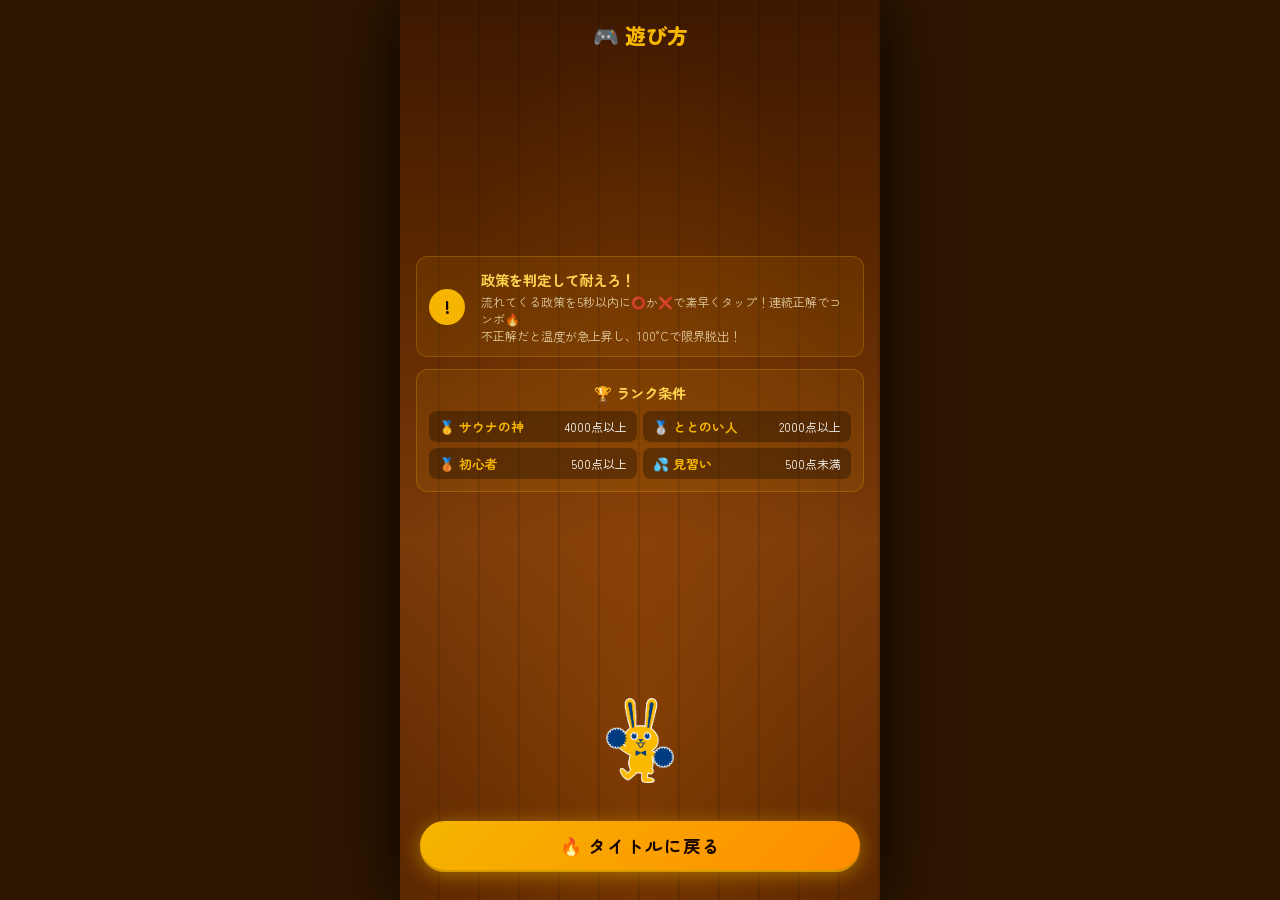
==== tutorial.html @ 777744eb "Initial commit" ====
<!DOCTYPE html>
<html lang="ja">
<head>
  <meta charset="UTF-8">
  <meta name="viewport" content="width=device-width, initial-scale=1.0, maximum-scale=1.0, user-scalable=no">
  <title>遊び方｜サウナde政策！限界耐久ゲーム</title>
  <link rel="stylesheet" href="style.css">
  <style>
    /* 1ページに収めるための調整 */
    body { background: var(--bg-sauna); overflow: hidden; }
    #screen-tutorial { position: relative; opacity: 1; pointer-events: all; min-height: 100vh; display: flex; flex-direction: column; justify-content: space-between; padding: 10px 0; }
    .rank-list { list-style: none; padding: 0; }
    .rank-list li { background: rgba(0,0,0,0.3); padding: 6px 10px; border-radius: 8px; font-size: 0.8rem; display: flex; justify-content: space-between; align-items: center; }
    .rank-list li span:first-child { font-weight: bold; color: var(--orange); }
    .rank-list li span:last-child { color: white; font-size: 0.75rem; }
  </style>
</head>
<body>
<div id="game-container">
  <div id="screen-tutorial" class="screen active">
    <div class="sauna-bg"></div>

    <h2 class="tutorial-title" style="margin-top: 10px; margin-bottom: 5px; font-size: 1.3rem;">🎮 遊び方</h2>

    <div class="tutorial-steps" style="flex: 1; justify-content: center; padding: 0 16px; gap: 12px;">
      
      <!-- まとめられた遊び方 -->
      <div class="tutorial-step" style="padding: 12px; border-radius: 12px; margin-bottom: 0;">
        <div class="step-num" style="width: 36px; height: 36px; font-size: 1.1rem; flex-shrink: 0;">!</div>
        <div class="step-content">
          <h3 style="font-size: 0.9rem; margin-bottom: 4px;">政策を判定して耐えろ！</h3>
          <p style="font-size: 0.75rem; line-height: 1.4;">流れてくる政策を5秒以内に⭕️か❌で素早くタップ！連続正解でコンボ🔥<br>不正解だと温度が急上昇し、100°Cで限界脱出！</p>
        </div>
      </div>
      
      <!-- ランク説明 -->
      <div class="tutorial-step" style="flex-direction: column; align-items: stretch; gap: 8px; padding: 12px; border-radius: 12px;">
        <h3 style="font-size: 0.9rem; font-weight: 700; color: var(--orange-light); text-align: center; margin-bottom: 0;">🏆 ランク条件</h3>
        <ul class="rank-list" style="display: grid; grid-template-columns: 1fr 1fr; gap: 6px;">
          <li><span>🥇 サウナの神</span> <span>4000点以上</span></li>
          <li><span>🥈 ととのい人</span> <span>2000点以上</span></li>
          <li><span>🥉 初心者</span> <span>500点以上</span></li>
          <li><span>💦 見習い</span> <span>500点未満</span></li>
        </ul>
      </div>

    </div>

    <!-- うさぎは必ず表示 -->
    <div class="tutorial-rabbit" style="margin: 5px 0;">
      <img src="PHOTO/こくみんうさぎ_フレッフレッ.png" alt="こくみんうさぎ" style="height: 85px;">
    </div>

    <div style="text-align: center; font-size: 0.7rem; color: rgba(255,255,255,0.7); margin-bottom: 12px; line-height: 1.4;">
      政策の〇、×は製作者による独断と偏見によるものです。
    </div>

    <div class="title-buttons" style="padding: 0 20px 20px;">
      <a href="index.html" class="btn btn-primary" style="text-align: center; text-decoration: none; padding: 12px;">
        🔥 タイトルに戻る
      </a>
    </div>
  </div>
</div>
</body>
</html>
---- style.css ----
/* =============================================
   🔥 サウナde政策！限界耐久ゲーム — スタイルシート
   ブランドカラー準拠: #f5b500 (Orange) / #043e80 (Blue)
   ============================================= */

@import url('https://fonts.googleapis.com/css2?family=Zen+Maru+Gothic:wght@400;700;900&family=Orbitron:wght@700;900&display=swap');

/* ===== CSS変数 ===== */
:root {
  --orange: #f5b500;
  --orange-dark: #c98e00;
  --orange-light: #ffd54f;
  --blue: #043e80;
  --blue-dark: #022858;
  --blue-light: #1565c0;
  --red-hot: #cc2200;
  --red-light: #ff5533;
  --green-ok: #2d8a4e;
  --green-light: #43b06a;
  --bg-dark: #1a0a00;
  --bg-sauna: #2d1500;
  --card-bg: #fff8ee;
  --text-light: #fff8ee;
  --text-dark: #1a0a00;
  --sauna-wood: #8b5e3c;
  --steam-color: rgba(255, 240, 200, 0.5);
}

/* ===== リセット・基本 ===== */
*, *::before, *::after {
  box-sizing: border-box;
  margin: 0;
  padding: 0;
}

html, body {
  width: 100%;
  height: 100%;
  overflow: hidden;
  font-family: 'Zen Maru Gothic', sans-serif;
  background: var(--bg-dark);
  color: var(--text-light);
  user-select: none;
  -webkit-user-select: none;
}

/* ===== ゲームコンテナ ===== */
#game-container {
  width: 100%;
  height: 100vh;
  max-width: 480px;
  margin: 0 auto;
  position: relative;
  overflow: hidden;
  background: var(--bg-sauna);
}

/* ===== 画面管理 ===== */
.screen {
  position: absolute;
  inset: 0;
  display: flex;
  flex-direction: column;
  align-items: center;
  opacity: 0;
  pointer-events: none;
  transition: opacity 0.4s ease;
  overflow: hidden;
}

.screen.active {
  opacity: 1;
  pointer-events: all;
}

/* ===== サウナ背景 ===== */
.sauna-bg {
  position: absolute;
  inset: 0;
  background:
    radial-gradient(ellipse at 50% 80%, rgba(200,100,0,0.25) 0%, transparent 70%),
    linear-gradient(180deg,
      #3d1800 0%,
      #5c2800 30%,
      #7a3a0a 60%,
      #5c2800 100%
    );
  z-index: 0;
}

/* 木目パターン */
.sauna-bg::after {
  content: '';
  position: absolute;
  inset: 0;
  background-image: repeating-linear-gradient(
    90deg,
    transparent 0px,
    transparent 38px,
    rgba(0,0,0,0.12) 38px,
    rgba(0,0,0,0.12) 40px
  );
  z-index: 1;
}

/* ===== 蒸気アニメーション ===== */
.steam-container {
  position: absolute;
  top: 0;
  left: 0;
  width: 100%;
  height: 50%;
  z-index: 2;
  pointer-events: none;
}

.steam {
  position: absolute;
  bottom: 0;
  width: 30px;
  opacity: 0;
  animation: steamRise var(--duration, 3s) ease-in infinite;
  animation-delay: var(--delay, 0s);
}

.steam::before {
  content: '';
  display: block;
  width: 100%;
  height: 60px;
  background: radial-gradient(ellipse, var(--steam-color) 0%, transparent 70%);
  border-radius: 50%;
  filter: blur(4px);
}

@keyframes steamRise {
  0% { opacity: 0; transform: translateY(0) scaleX(1); }
  20% { opacity: 0.7; }
  60% { opacity: 0.4; transform: translateY(-120px) scaleX(1.5); }
  100% { opacity: 0; transform: translateY(-200px) scaleX(2); }
}

/* ===== タイトル画面 ===== */
#screen-title {
  background: linear-gradient(180deg, #1a0500 0%, #3d1500 100%);
  justify-content: flex-start;
  padding-top: 20px;
}

.title-logo {
  z-index: 10;
  text-align: center;
  padding: 0 20px;
  margin-top: 10px;
}

.title-logo .fire-icon {
  font-size: 3rem;
  animation: fireFlicker 1s ease-in-out infinite alternate;
  display: block;
  margin-bottom: 4px;
}

@keyframes fireFlicker {
  from { transform: scale(1) rotate(-2deg); filter: brightness(1); }
  to { transform: scale(1.1) rotate(2deg); filter: brightness(1.3); }
}

.title-logo h1 {
  font-size: 1.6rem;
  font-weight: 900;
  color: var(--orange);
  text-shadow:
    0 0 20px rgba(245,181,0,0.8),
    0 0 40px rgba(245,181,0,0.4),
    2px 2px 0 #8b3a00;
  line-height: 1.2;
  letter-spacing: 0.02em;
}

.title-logo .subtitle {
  font-size: 0.85rem;
  color: var(--orange-light);
  margin-top: 4px;
  opacity: 0.9;
}

.title-character {
  z-index: 10;
  flex: 1;
  display: flex;
  align-items: flex-end;
  justify-content: center;
  padding-bottom: 0;
  position: relative;
}

.title-character img {
  width: 220px;
  max-width: 60vw;
  filter: drop-shadow(0 10px 30px rgba(245,181,0,0.5));
  animation: bobFloat 3s ease-in-out infinite;
}

@keyframes bobFloat {
  0%, 100% { transform: translateY(0); }
  50% { transform: translateY(-12px); }
}

.title-buttons {
  z-index: 10;
  width: 100%;
  padding: 20px 30px 10px;
  display: flex;
  flex-direction: column;
  gap: 12px;
}

.btn {
  display: block;
  width: 100%;
  padding: 16px 20px;
  border: none;
  border-radius: 50px;
  font-family: 'Zen Maru Gothic', sans-serif;
  font-size: 1.1rem;
  font-weight: 700;
  cursor: pointer;
  position: relative;
  overflow: hidden;
  transition: transform 0.15s, box-shadow 0.15s;
  letter-spacing: 0.05em;
}

.btn:active {
  transform: scale(0.96);
}

.btn-primary {
  background: linear-gradient(135deg, var(--orange) 0%, #ff8c00 100%);
  color: #1a0500;
  box-shadow: 0 4px 20px rgba(245,181,0,0.5), 0 2px 0 var(--orange-dark);
}

.btn-primary::after {
  content: '';
  position: absolute;
  top: 0; left: -100%;
  width: 100%; height: 100%;
  background: linear-gradient(90deg, transparent, rgba(255,255,255,0.3), transparent);
  animation: shimmer 2s infinite;
}

@keyframes shimmer {
  0% { left: -100%; }
  100% { left: 100%; }
}

.btn-secondary {
  background: rgba(255,255,255,0.1);
  color: var(--orange-light);
  border: 2px solid var(--orange);
  box-shadow: 0 2px 10px rgba(245,181,0,0.2);
}

.btn-blue {
  background: linear-gradient(135deg, var(--blue) 0%, var(--blue-light) 100%);
  color: white;
  box-shadow: 0 4px 15px rgba(4,62,128,0.5);
}

.title-footer {
  z-index: 10;
  width: 100%;
  padding: 10px 20px 20px;
  text-align: center;
  font-size: 0.65rem;
  color: rgba(255,240,200,0.5);
  line-height: 1.6;
}

/* ===== チュートリアル画面 ===== */
#screen-tutorial {
  background: linear-gradient(180deg, #1a0500 0%, #3d1500 100%);
  padding: 30px 20px;
  justify-content: flex-start;
}

.tutorial-title {
  font-size: 1.4rem;
  font-weight: 900;
  color: var(--orange);
  text-align: center;
  margin-bottom: 30px;
  z-index: 10;
}

.tutorial-steps {
  z-index: 10;
  width: 100%;
  display: flex;
  flex-direction: column;
  gap: 18px;
  flex: 1;
}

.tutorial-step {
  display: flex;
  align-items: center;
  gap: 16px;
  background: rgba(245,181,0,0.08);
  border: 1px solid rgba(245,181,0,0.25);
  border-radius: 16px;
  padding: 16px;
}

.step-num {
  width: 44px;
  height: 44px;
  border-radius: 50%;
  background: var(--orange);
  color: #1a0500;
  font-weight: 900;
  font-size: 1.2rem;
  display: flex;
  align-items: center;
  justify-content: center;
  flex-shrink: 0;
}

.step-content h3 {
  font-size: 1rem;
  font-weight: 700;
  color: var(--orange-light);
  margin-bottom: 4px;
}

.step-content p {
  font-size: 0.8rem;
  color: rgba(255,240,200,0.8);
  line-height: 1.5;
}

.tutorial-rabbit {
  z-index: 10;
  text-align: center;
  margin: 20px 0;
}

.tutorial-rabbit img {
  height: 100px;
  animation: bobFloat 2s ease-in-out infinite;
}

.tutorial-rabbit p {
  font-size: 0.85rem;
  color: var(--orange-light);
  margin-top: 8px;
}

/* ===== メインゲーム画面 ===== */
#screen-game {
  flex-direction: column;
}

/* 上部ステータスバー */
.game-header {
  z-index: 20;
  width: 100%;
  padding: 12px 16px 8px;
  background: rgba(0,0,0,0.5);
  backdrop-filter: blur(4px);
  border-bottom: 1px solid rgba(245,181,0,0.2);
}

.temp-section {
  display: flex;
  align-items: center;
  gap: 8px;
  margin-bottom: 8px;
}

.temp-label {
  font-size: 0.75rem;
  color: var(--orange-light);
  white-space: nowrap;
}

.temp-value {
  font-family: 'Orbitron', sans-serif;
  font-size: 1.1rem;
  font-weight: 700;
  color: var(--orange);
  min-width: 60px;
  text-align: right;
  transition: color 0.5s;
}

.temp-value.hot { color: #ff8800; }
.temp-value.danger { color: var(--red-hot); }

.temp-gauge-track {
  flex: 1;
  height: 12px;
  background: rgba(255,255,255,0.1);
  border-radius: 6px;
  overflow: hidden;
  border: 1px solid rgba(255,255,255,0.1);
}

.temp-gauge-fill {
  height: 100%;
  border-radius: 6px;
  background: linear-gradient(90deg, #4caf50, var(--orange), var(--red-hot));
  transition: width 0.3s ease;
  position: relative;
  width: 0%;
}

.temp-gauge-fill::after {
  content: '';
  position: absolute;
  right: 0; top: 0;
  width: 4px; height: 100%;
  background: white;
  border-radius: 2px;
  filter: blur(1px);
  opacity: 0.8;
}

.stats-row {
  display: flex;
  justify-content: space-between;
  align-items: center;
}

.stat-item {
  display: flex;
  align-items: center;
  gap: 6px;
}

.stat-label {
  font-size: 0.7rem;
  color: rgba(255,240,200,0.6);
}

.stat-value {
  font-family: 'Orbitron', sans-serif;
  font-size: 1rem;
  font-weight: 700;
  color: white;
}

#timer-value {
  transition: color 0.3s;
}
#timer-value.warning { color: var(--red-light); animation: timerPulse 0.5s infinite; }

@keyframes timerPulse {
  0%, 100% { opacity: 1; }
  50% { opacity: 0.4; }
}

.combo-display {
  font-family: 'Orbitron', sans-serif;
  font-size: 0.8rem;
  font-weight: 700;
  color: var(--orange);
  padding: 2px 10px;
  background: rgba(245,181,0,0.15);
  border-radius: 20px;
  border: 1px solid rgba(245,181,0,0.3);
  opacity: 0;
  transition: opacity 0.3s;
}

.combo-display.visible { opacity: 1; }

/* キャラクターエリア */
.game-center {
  flex: 1;
  z-index: 10;
  display: flex;
  align-items: center;
  justify-content: center;
  position: relative;
  width: 100%;
}

.character-wrap {
  position: relative;
  display: flex;
  align-items: flex-end;
  justify-content: center;
}

#main-character {
  width: 400px;
  max-width: 80vw;
  --temp-scale: 1;
  --shake-intensity: 0px;
  animation: dynamicSauna 0.2s infinite;
  transform-origin: bottom center;
  transition: filter 0.5s;
  filter: drop-shadow(0 6px 20px rgba(245,181,0,0.4));
}

#main-character.hot {
  filter: drop-shadow(0 6px 20px rgba(255,100,0,0.6)) brightness(1.1) saturate(1.3);
}

#main-character.danger {
  filter: drop-shadow(0 6px 20px rgba(204,34,0,0.8)) brightness(1.2) saturate(1.5);
}

@keyframes dynamicSauna {
  0%, 100% { transform: scale(var(--temp-scale)) translateX(0); }
  25% { transform: scale(var(--temp-scale)) translateX(calc(var(--shake-intensity) * -1)) translateY(-2px); }
  75% { transform: scale(var(--temp-scale)) translateX(var(--shake-intensity)) translateY(2px); }
}

/* うさぎ（サイドキャラ） */
#rabbit-character {
  position: absolute;
  left: 16px;
  bottom: 0;
  width: 80px;
  transition: all 0.3s;
}

#rabbit-character img {
  width: 100%;
  animation: bobFloat 2s ease-in-out infinite;
  animation-delay: -1s;
}

/* カード表示エリア */
.card-area {
  z-index: 20;
  width: 100%;
  padding: 8px 16px;
}

.policy-card {
  background: linear-gradient(135deg, var(--card-bg) 0%, #ffe8b0 100%);
  border-radius: 20px;
  padding: 16px 20px;
  border: 3px solid var(--orange);
  box-shadow: 0 4px 20px rgba(0,0,0,0.4), 0 0 0 1px rgba(245,181,0,0.2);
  position: relative;
  overflow: hidden;
  animation: cardSlideIn 0.35s cubic-bezier(0.34, 1.56, 0.64, 1);
  min-height: 80px;
  display: flex;
  flex-direction: column;
  justify-content: center;
}

.policy-card.danger-card {
  border-color: var(--red-hot);
  animation: cardSlideIn 0.35s cubic-bezier(0.34, 1.56, 0.64, 1), borderDanger 0.5s infinite;
}

@keyframes borderDanger {
  0%, 100% { border-color: var(--red-hot); }
  50% { border-color: var(--orange); }
}

.card-category {
  font-size: 0.65rem;
  font-weight: 700;
  color: var(--blue);
  background: rgba(4,62,128,0.1);
  padding: 2px 8px;
  border-radius: 10px;
  display: inline-block;
  margin-bottom: 8px;
  letter-spacing: 0.05em;
}

.card-text {
  font-size: 1.05rem;
  font-weight: 700;
  color: var(--text-dark);
  line-height: 1.4;
  text-align: center;
}

/* カードタイムバー */
.card-timer-bar {
  width: 100%;
  height: 4px;
  background: rgba(0,0,0,0.1);
  border-radius: 2px;
  margin-top: 10px;
  overflow: hidden;
}

.card-timer-fill {
  height: 100%;
  background: linear-gradient(90deg, var(--green-ok), var(--orange), var(--red-hot));
  border-radius: 2px;
  width: 100%;
  transform-origin: left;
  transition: transform 0.1s linear;
}

@keyframes cardSlideIn {
  from { transform: translateY(30px) scale(0.9); opacity: 0; }
  to { transform: translateY(0) scale(1); opacity: 1; }
}

/* 判定ボタン */
.answer-buttons {
  z-index: 20;
  display: flex;
  gap: 12px;
  padding: 10px 16px 16px;
  width: 100%;
}

.btn-answer {
  flex: 1;
  padding: 16px 10px;
  border: none;
  border-radius: 20px;
  font-family: 'Zen Maru Gothic', sans-serif;
  font-size: 1.2rem;
  font-weight: 900;
  cursor: pointer;
  position: relative;
  overflow: hidden;
  transition: transform 0.15s, box-shadow 0.15s;
  display: flex;
  flex-direction: column;
  align-items: center;
  gap: 4px;
}

.btn-answer:active { transform: scale(0.93); }

.btn-ng {
  background: linear-gradient(135deg, #cc2200 0%, #ff4422 100%);
  color: white;
  box-shadow: 0 4px 15px rgba(204,34,0,0.5), 0 2px 0 #880000;
}

.btn-ok {
  background: linear-gradient(135deg, #2d8a4e 0%, #43b06a 100%);
  color: white;
  box-shadow: 0 4px 15px rgba(45,138,78,0.5), 0 2px 0 #1a5c30;
}

.btn-answer .btn-icon {
  font-size: 1.8rem;
  line-height: 1;
}

.btn-answer .btn-label {
  font-size: 0.8rem;
  opacity: 0.9;
}

/* ===== フィードバックオーバーレイ ===== */
#feedback-overlay {
  position: absolute;
  inset: 0;
  z-index: 50;
  display: flex;
  align-items: center;
  justify-content: center;
  pointer-events: none;
  opacity: 0;
  transition: opacity 0.1s;
}

#feedback-overlay.show { opacity: 1; }

.feedback-popup {
  background: rgba(0,0,0,0.8);
  border-radius: 20px;
  padding: 20px 32px;
  text-align: center;
  border: 3px solid transparent;
  max-width: 85%;
  backdrop-filter: blur(8px);
}

.feedback-popup.correct {
  border-color: var(--green-ok);
  box-shadow: 0 0 40px rgba(45,138,78,0.6);
}

.feedback-popup.incorrect {
  border-color: var(--red-hot);
  box-shadow: 0 0 40px rgba(204,34,0,0.6);
}

.feedback-icon {
  font-size: 3rem;
  display: block;
  margin-bottom: 8px;
  animation: popIn 0.3s cubic-bezier(0.34, 1.56, 0.64, 1);
}

@keyframes popIn {
  from { transform: scale(0); }
  to { transform: scale(1); }
}

.feedback-text {
  font-size: 0.85rem;
  color: rgba(255,255,255,0.9);
  line-height: 1.5;
}

/* 画面フラッシュ */
#flash-overlay {
  position: absolute;
  inset: 0;
  z-index: 40;
  pointer-events: none;
  opacity: 0;
  background: rgba(204, 34, 0, 0.3);
  transition: opacity 0.15s;
}

/* ===== 脱出演出 ===== */
#escape-overlay {
  position: absolute;
  inset: 0;
  z-index: 60;
  background: rgba(0, 0, 0, 0.85);
  display: flex;
  flex-direction: column;
  align-items: center;
  justify-content: center;
  opacity: 0;
  pointer-events: none;
  transition: opacity 0.3s;
}

#escape-overlay.show {
  opacity: 1;
  pointer-events: all;
}

#escape-character {
  width: auto;
  max-width: 80vw;
  max-height: 55vh;
  object-fit: contain;
  animation: dynamicSauna 0.2s infinite;
  filter: drop-shadow(0 0 30px rgba(255,50,0,0.8));
}

@keyframes escapeRun {
  from { transform: scaleX(1) translateX(-10px); }
  to { transform: scaleX(1) translateX(10px); }
}

.escape-text {
  font-size: 1.8rem;
  font-weight: 900;
  color: white;
  text-shadow: 2px 2px 0 rgba(0,0,0,0.3);
  margin-top: 20px;
  animation: textPop 0.5s cubic-bezier(0.34, 1.56, 0.64, 1);
}

@keyframes textPop {
  from { transform: scale(0) rotate(-10deg); }
  to { transform: scale(1) rotate(0deg); }
}

/* ===== リザルト画面 ===== */
#screen-result {
  background: linear-gradient(180deg, #001840 0%, var(--blue) 50%, #001840 100%);
  padding: 20px 20px 10px;
  overflow-y: auto;
}

.result-header {
  z-index: 10;
  text-align: center;
  width: 100%;
}

.result-rank-icon {
  font-size: 3rem;
  display: block;
  margin-bottom: 8px;
  animation: popIn 0.5s 0.2s cubic-bezier(0.34, 1.56, 0.64, 1) both;
}

.result-rank-name {
  font-size: 1.6rem;
  font-weight: 900;
  color: var(--orange);
  text-shadow: 0 0 20px rgba(245,181,0,0.6);
  animation: popIn 0.5s 0.35s cubic-bezier(0.34, 1.56, 0.64, 1) both;
}

.result-catchcopy {
  font-size: 0.9rem;
  color: rgba(255,255,255,0.8);
  margin-top: 6px;
  animation: fadeInUp 0.5s 0.5s ease both;
}

.result-character {
  z-index: 10;
  text-align: center;
  margin: 10px 0;
}

.result-character img {
  height: 140px;
  animation: bobFloat 2s ease-in-out infinite, popIn 0.6s 0.3s cubic-bezier(0.34, 1.56, 0.64, 1) both;
  filter: drop-shadow(0 10px 30px rgba(245,181,0,0.5));
}

.result-score-section {
  z-index: 10;
  width: 100%;
  text-align: center;
  margin-bottom: 16px;
}

.result-score-label {
  font-size: 0.75rem;
  color: rgba(255,255,255,0.6);
  letter-spacing: 0.1em;
  text-transform: uppercase;
}

.result-score-value {
  font-family: 'Orbitron', sans-serif;
  font-size: 3.5rem;
  font-weight: 900;
  color: var(--orange);
  text-shadow: 0 0 30px rgba(245,181,0,0.7);
  animation: countUp 1s 0.6s ease both;
  display: block;
}

.result-stats {
  z-index: 10;
  display: flex;
  gap: 12px;
  width: 100%;
  margin-bottom: 16px;
}

.result-stat-card {
  flex: 1;
  background: rgba(255,255,255,0.08);
  border: 1px solid rgba(255,255,255,0.15);
  border-radius: 16px;
  padding: 12px 8px;
  text-align: center;
}

.result-stat-value {
  font-family: 'Orbitron', sans-serif;
  font-size: 1.5rem;
  font-weight: 700;
  color: white;
  display: block;
}

.result-stat-label {
  font-size: 0.65rem;
  color: rgba(255,255,255,0.6);
  margin-top: 2px;
}

.result-share-text {
  z-index: 10;
  width: 100%;
  background: rgba(245,181,0,0.08);
  border: 1px solid rgba(245,181,0,0.25);
  border-radius: 12px;
  padding: 12px;
  font-size: 0.8rem;
  color: rgba(255,240,200,0.9);
  line-height: 1.6;
  margin-bottom: 14px;
  cursor: pointer;
  transition: background 0.2s;
}

.result-share-text:active { background: rgba(245,181,0,0.2); }

.result-buttons {
  z-index: 10;
  width: 100%;
  display: flex;
  flex-direction: column;
  gap: 10px;
}

.result-footer {
  z-index: 10;
  width: 100%;
  padding-top: 12px;
  text-align: center;
  font-size: 0.6rem;
  color: rgba(255,255,255,0.35);
  line-height: 1.7;
}

/* ===== ユーティリティ ===== */
@keyframes fadeInUp {
  from { opacity: 0; transform: translateY(15px); }
  to { opacity: 1; transform: translateY(0); }
}

@keyframes countUp {
  from { opacity: 0; transform: scale(0.5); }
  to { opacity: 1; transform: scale(1); }
}

/* スコアポップアップ */
.score-popup {
  position: absolute;
  font-family: 'Orbitron', sans-serif;
  font-size: 1.4rem;
  font-weight: 900;
  pointer-events: none;
  z-index: 55;
  animation: scoreFloat 1s ease-out forwards;
}

.score-popup.positive { color: var(--green-light); text-shadow: 0 0 10px rgba(67,176,106,0.8); }
.score-popup.negative { color: var(--red-light); text-shadow: 0 0 10px rgba(255,85,51,0.8); }

@keyframes scoreFloat {
  0% { opacity: 1; transform: translateY(0) scale(1); }
  80% { opacity: 1; }
  100% { opacity: 0; transform: translateY(-80px) scale(1.2); }
}

/* コンボポップアップ */
.combo-popup {
  position: absolute;
  top: 30%;
  left: 50%;
  transform: translateX(-50%);
  font-family: 'Orbitron', sans-serif;
  font-size: 1.8rem;
  font-weight: 900;
  color: var(--orange);
  text-shadow: 0 0 20px rgba(245,181,0,0.9), 2px 2px 0 #8b3a00;
  pointer-events: none;
  z-index: 55;
  animation: comboAppear 0.8s ease-out forwards;
  white-space: nowrap;
}

@keyframes comboAppear {
  0% { opacity: 0; transform: translateX(-50%) scale(0.5) rotate(-5deg); }
  30% { opacity: 1; transform: translateX(-50%) scale(1.2) rotate(2deg); }
  70% { opacity: 1; transform: translateX(-50%) scale(1) rotate(0deg); }
  100% { opacity: 0; transform: translateX(-50%) scale(0.9) translateY(-20px); }
}

/* ===== レスポンシブ調整 ===== */
@media (max-height: 700px) {
  .title-logo h1 { font-size: 1.3rem; }
  .title-character img { width: 160px; }
  #main-character { width: 120px; }
  .card-text { font-size: 0.95rem; }
}

@media (min-width: 480px) {
  #game-container {
    box-shadow: 0 0 60px rgba(0,0,0,0.8);
  }
}
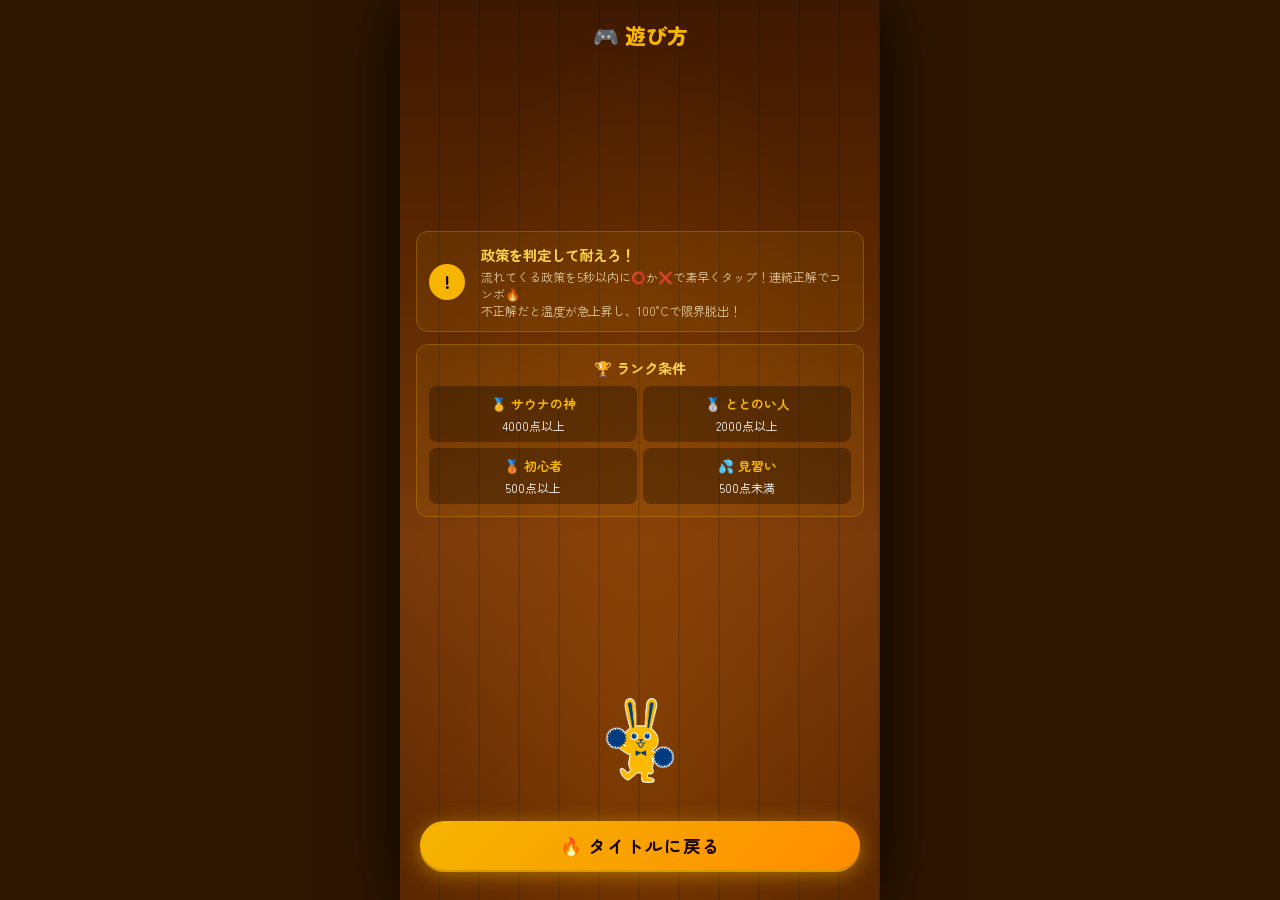
==== commit 6b8003a4: "Update image sizes, paths, and tutorial list layout" ====
--- a/tutorial.html
+++ b/tutorial.html
@@ -8,9 +8,9 @@
   <style>
     /* 1ページに収めるための調整 */
     body { background: var(--bg-sauna); overflow: hidden; }
-    #screen-tutorial { position: relative; opacity: 1; pointer-events: all; min-height: 100vh; display: flex; flex-direction: column; justify-content: space-between; padding: 10px 0; }
+    #screen-tutorial { position: relative; opacity: 1; pointer-events: all; min-height: 100vh; min-height: 100dvh; display: flex; flex-direction: column; justify-content: space-between; padding: 10px 0; }
     .rank-list { list-style: none; padding: 0; }
-    .rank-list li { background: rgba(0,0,0,0.3); padding: 6px 10px; border-radius: 8px; font-size: 0.8rem; display: flex; justify-content: space-between; align-items: center; }
+    .rank-list li { background: rgba(0,0,0,0.3); padding: 8px 10px; border-radius: 8px; font-size: 0.8rem; display: flex; flex-direction: column; gap: 4px; align-items: center; text-align: center; }
     .rank-list li span:first-child { font-weight: bold; color: var(--orange); }
     .rank-list li span:last-child { color: white; font-size: 0.75rem; }
   </style>
--- a/style.css
+++ b/style.css
@@ -48,6 +48,7 @@
 #game-container {
   width: 100%;
   height: 100vh;
+  height: 100dvh;
   max-width: 480px;
   margin: 0 auto;
   position: relative;
@@ -198,6 +199,8 @@
 .title-character img {
   width: 220px;
   max-width: 60vw;
+  max-height: 40vh;
+  object-fit: contain;
   filter: drop-shadow(0 10px 30px rgba(245,181,0,0.5));
   animation: bobFloat 3s ease-in-out infinite;
 }
@@ -498,6 +501,8 @@
 #main-character {
   width: 400px;
   max-width: 80vw;
+  max-height: 40vh;
+  object-fit: contain;
   --temp-scale: 1;
   --shake-intensity: 0px;
   animation: dynamicSauna 0.2s infinite;
